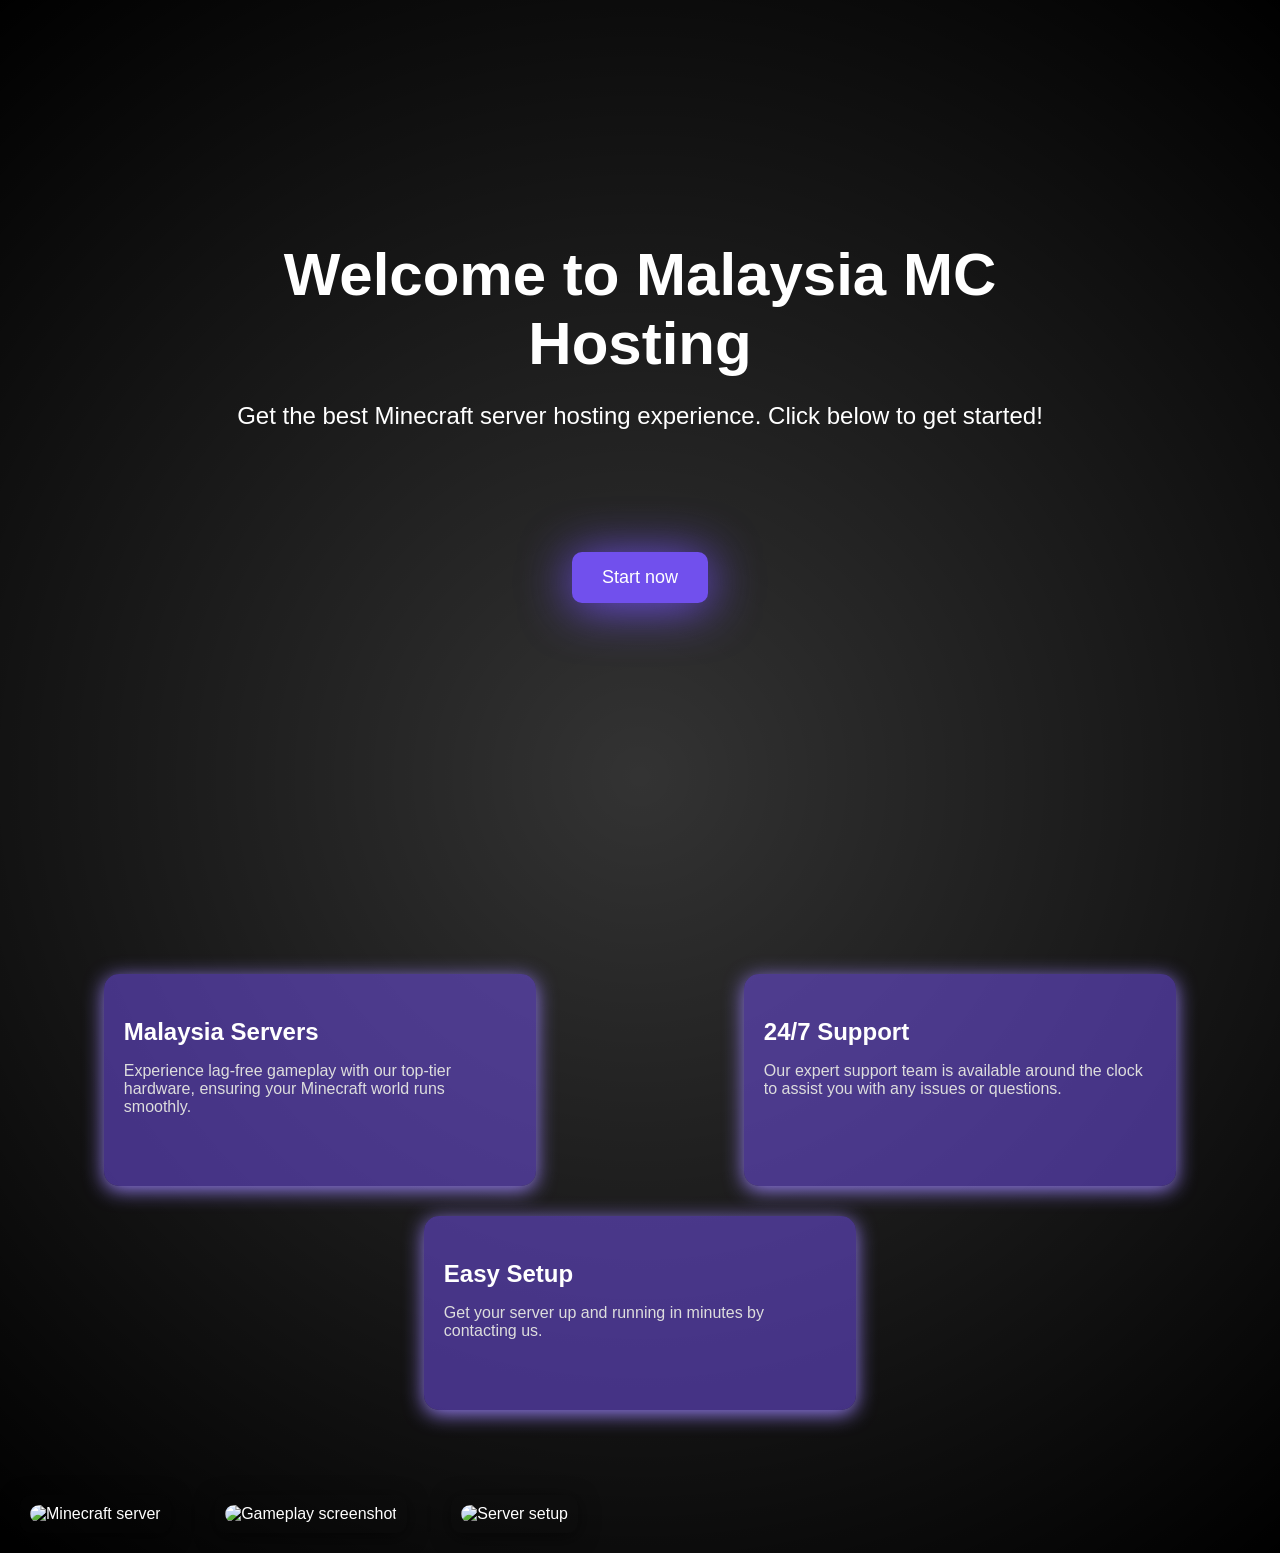
==== index.html @ a22319e4 "Add files via upload" ====
<!DOCTYPE html>
<html lang="en">
<head>
    <meta charset="UTF-8">
    <meta name="viewport" content="width=device-width, initial-scale=1.0">
    <title>MC Hosting - Minecraft Server Hosting</title>
    <meta name="description" content="Get the best Minecraft server hosting at mchosting.com.my. Start now!">
    <style>
        body {
            font-family: Arial, sans-serif;
            background: radial-gradient(circle, rgba(0, 0, 0, 0.8), rgb(0, 0, 0));
            color: #fff;
            margin: 0;
            padding: 0;
        }
        .container {
    max-width: 900px;
    margin: 0 auto;
    padding: 50px 20px;
    text-align: center;
    color: white;
    font-family: "Rubik", sans-serif;
    font-size: clamp(7em, 2vw, 10em);
    font-weight: 400;
    transform: translateY(150px); /* Adjust Y value */
}

        h1 {
            font-size: 60px; /* Adjusted to match t.html */
            margin-bottom: 20px;
        }
        p {
            font-size: 24px; /* Adjusted to match t.html */
            margin-bottom: 50px;
        }
        .start-button {
            display: inline-block;
            background-color: #7150ed;
            color: #fff;
            padding: 15px 30px;
            font-size: 18px;
            border-radius: 10px;
            text-decoration: none;
            box-shadow: 0 4px 50px #7150ed;
            transition: background-color 0.2s, box-shadow 0.2s;
            margin: 0 auto;  /* Center the button */
        }
        .start-button:hover {
            background-color: #957df1;
            box-shadow: 0 4px 100px #7150ed;
        }
        .spacer {
            height: 400px; /* Spacer added to move features down */
        }
        .features {
            display: flex;
            justify-content: space-around;
            flex-wrap: wrap;
            margin-top: 50px;
        }
        .feature {
            background-color: #7250ed86;
            padding: 20px;
            border-radius: 15px;
            margin: 15px;
            width: calc(33% - 30px);
            box-shadow: 0 4px 20px #957df1;
            transition: transform 0.3s ease;
        }
        .feature:hover {
            transform: scale(1.05);
        }
        .feature h3 {
            font-size: 24px;
            margin-bottom: 10px;
        }
        .feature p {
            font-size: 16px;
            color: #ddd;
        }
        .visuals {
            margin-top: 50px;
        }
        .visual {
            display: inline-block;
            margin: 20px;
            padding: 10px;
            border-radius: 10px;
            background-color: rgba(0, 0, 0, 0.1);
            box-shadow: 0 4px 20px rgba(0, 0, 0, 0.5);
            transition: transform 0.3s ease;
        }
        .visual img {
            width: 100%;
            height: auto;
            border-radius: 10px;
        }
        .visual:hover {
            transform: scale(1.1);
        }
    </style>
</head>
<body>
    <div class="container">
        <h1>Welcome to Malaysia MC Hosting</h1>
        <p>Get the best Minecraft server hosting experience. Click below to get started!</p>
        <a href="https://wa.me/60108020037" class="start-button">Start now</a>
    </div>

    <!-- Spacer to move features section down -->
    <div class="spacer"></div>

    <div class="features">
        <div class="feature">
            <h3>Malaysia Servers</h3>
            <p>Experience lag-free gameplay with our top-tier hardware, ensuring your Minecraft world runs smoothly.</p>
        </div>
        <div class="feature">
            <h3>24/7 Support</h3>
            <p>Our expert support team is available around the clock to assist you with any issues or questions.</p>
        </div>
        <div class="feature">
            <h3>Easy Setup</h3>
            <p>Get your server up and running in minutes by contacting us.</p>
        </div>
    </div>

    <div class="visuals">
        <div class="visual">
            <img src="path-to-your-image1.jpg" alt="Minecraft server">
        </div>
        <div class="visual">
            <img src="path-to-your-image2.jpg" alt="Gameplay screenshot">
        </div>
        <div class="visual">
            <img src="path-to-your-image3.jpg" alt="Server setup">
        </div>
    </div>
</body>
</html>
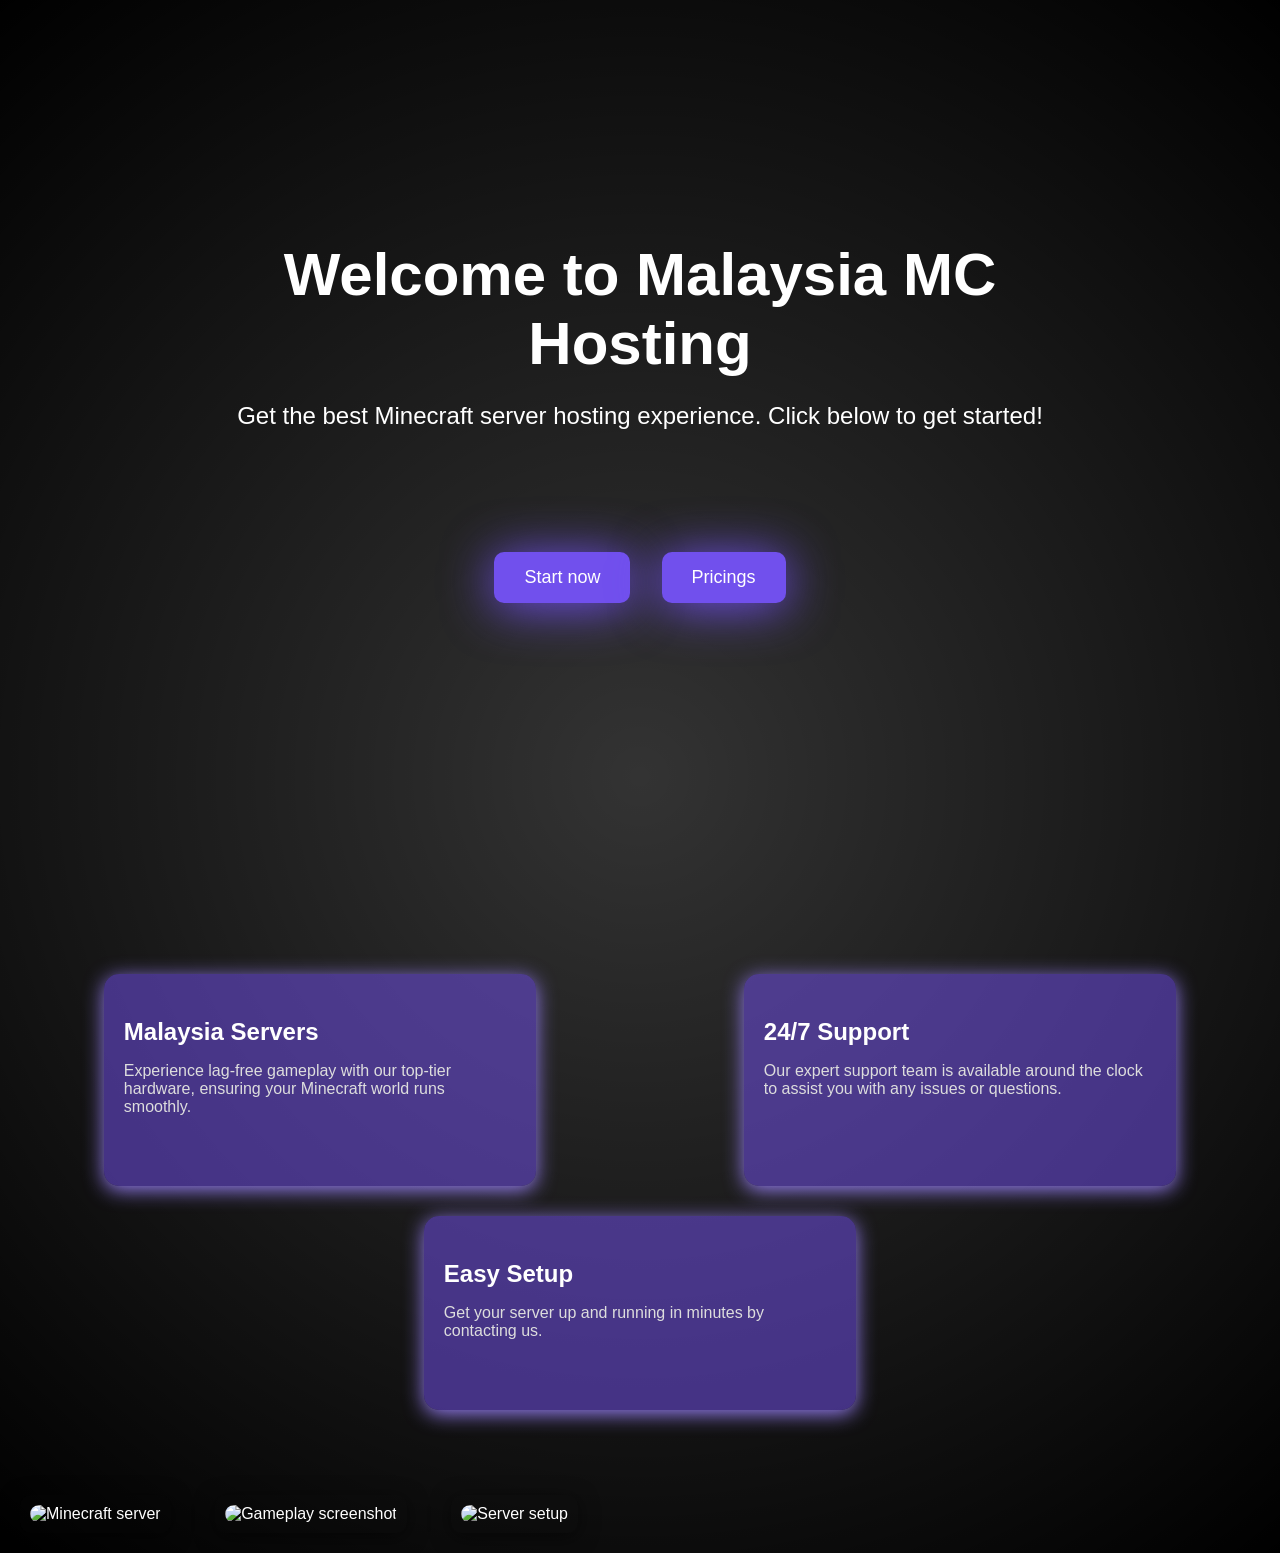
==== commit 25101ba9: "Add files via upload" ====
--- a/index.html
+++ b/index.html
@@ -105,6 +105,7 @@
         <h1>Welcome to Malaysia MC Hosting</h1>
         <p>Get the best Minecraft server hosting experience. Click below to get started!</p>
         <a href="https://wa.me/60108020037" class="start-button">Start now</a>
+        <a href="/pricings.html" class="start-button">Pricings</a>
     </div>
 
     <!-- Spacer to move features section down -->
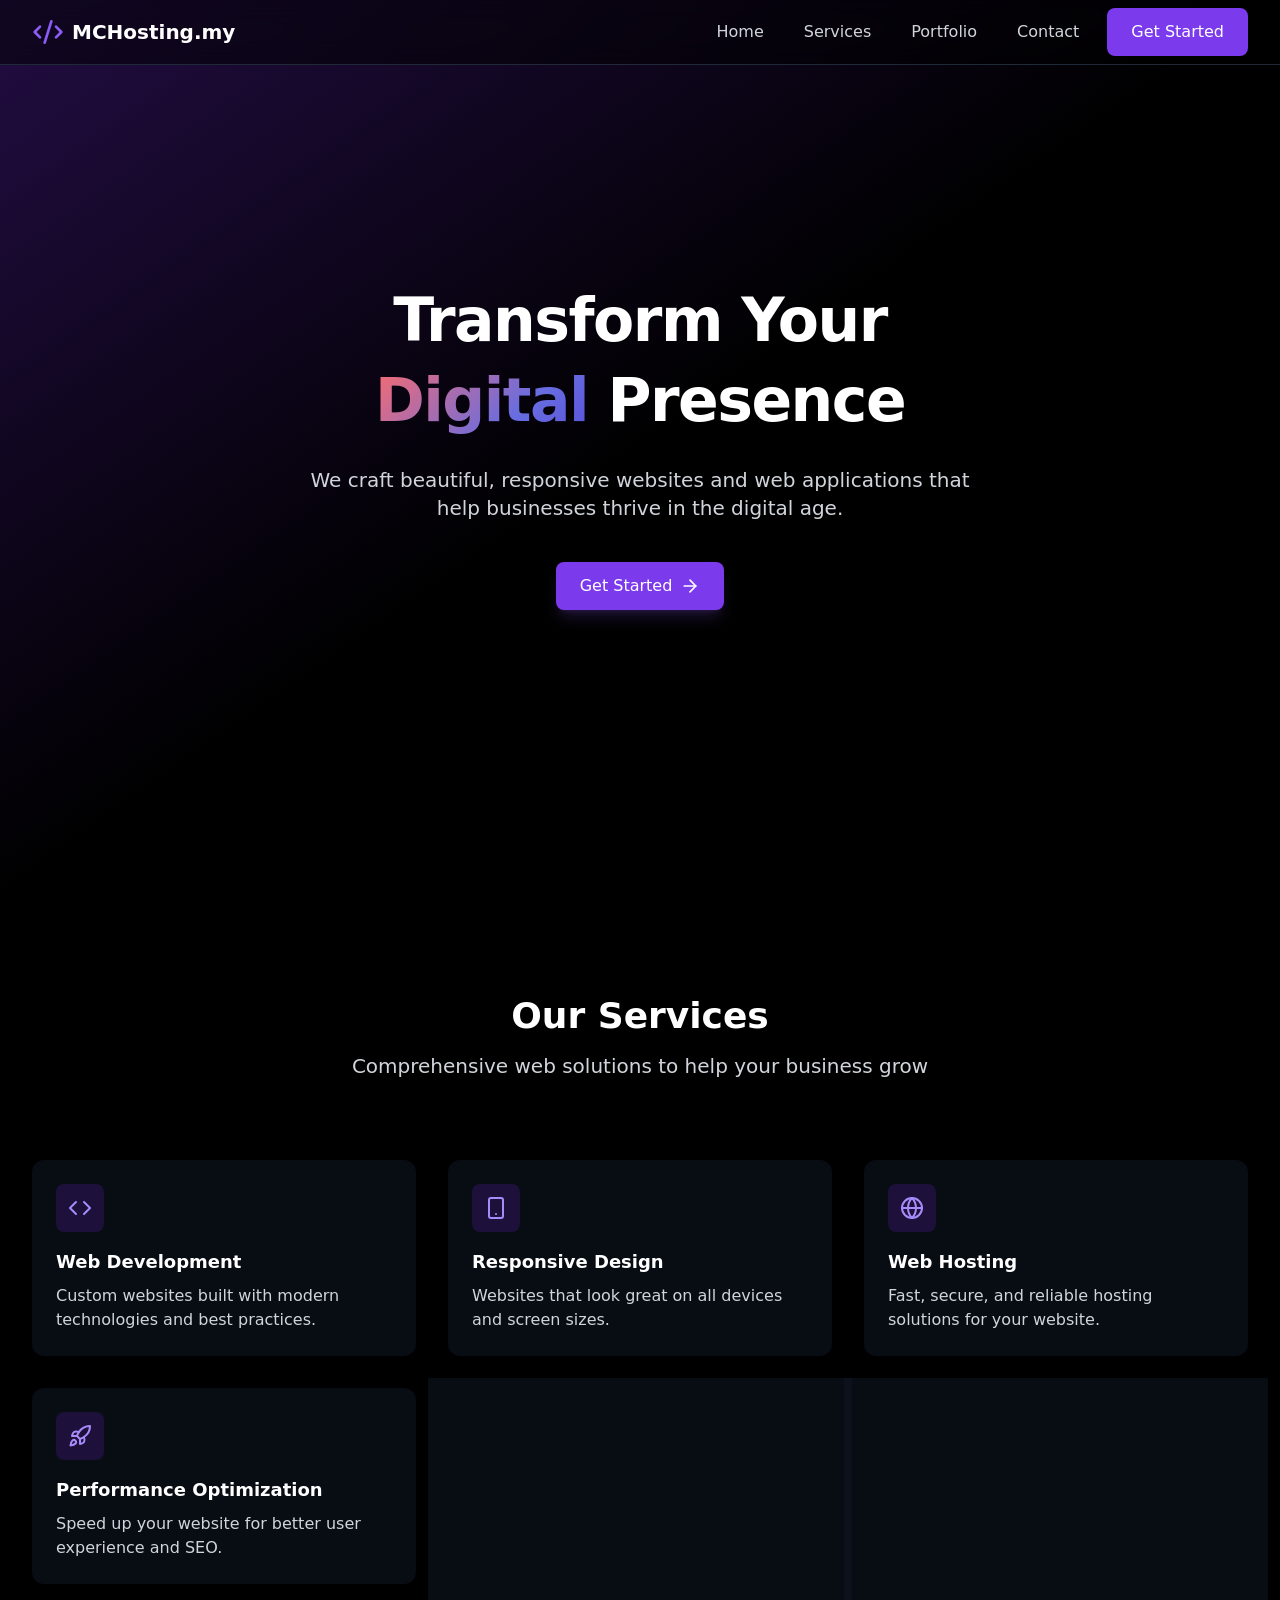
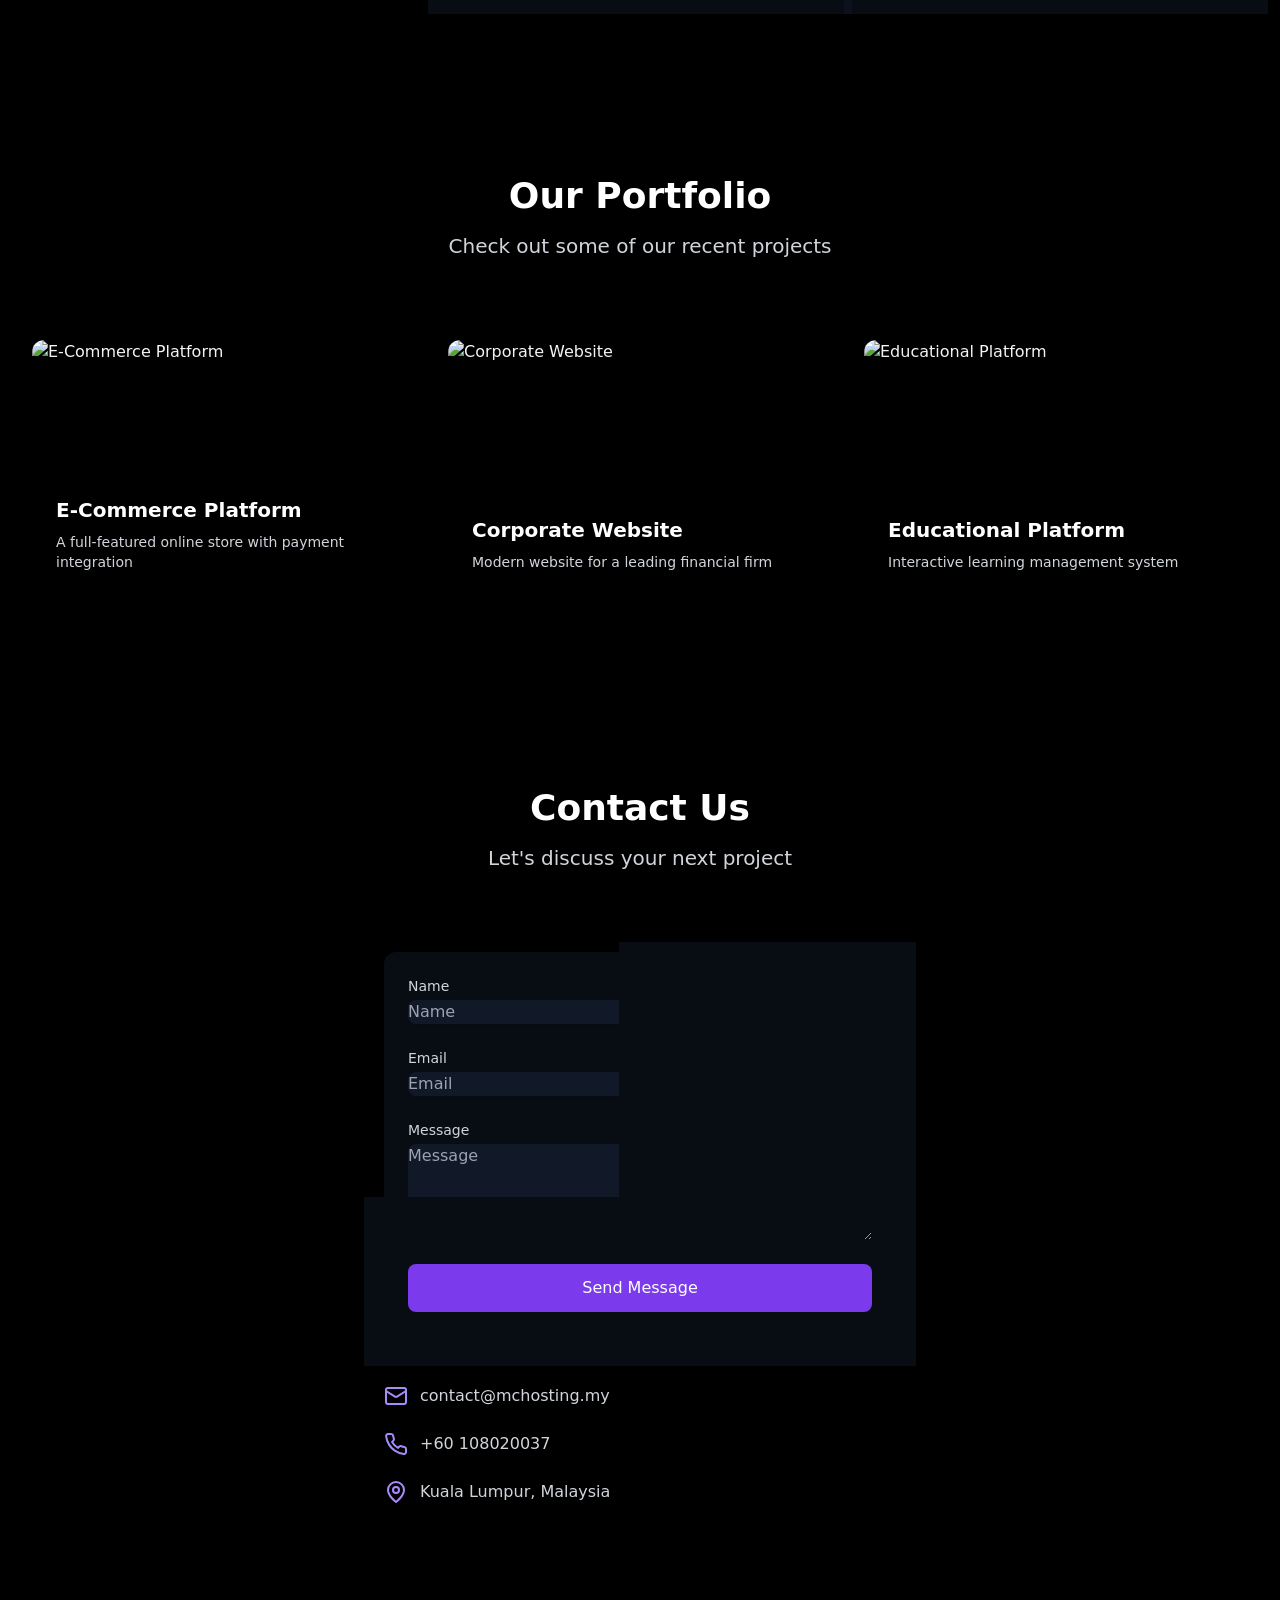
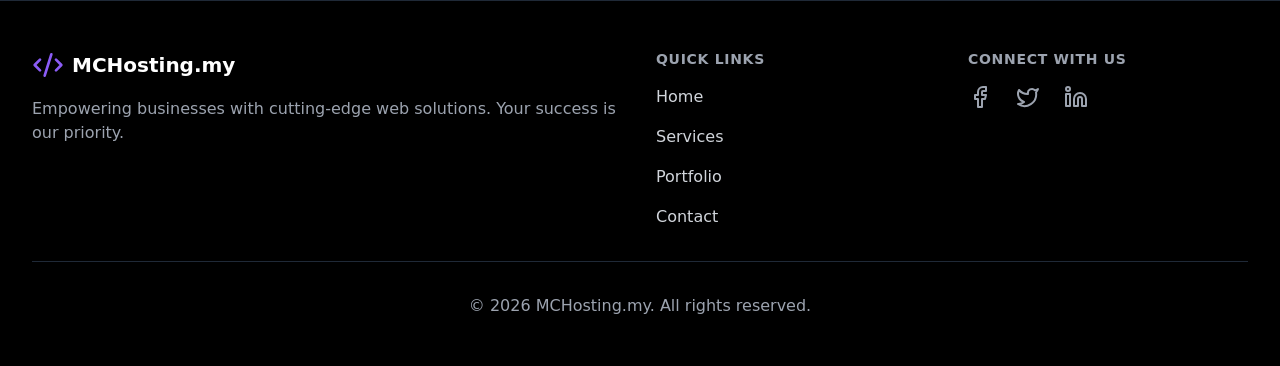
==== commit da51db9a: "Add files via upload" ====
--- a/index.html
+++ b/index.html
@@ -1,141 +1,14 @@
-<!DOCTYPE html>
-<html lang="en">
-<head>
-    <meta charset="UTF-8">
-    <meta name="viewport" content="width=device-width, initial-scale=1.0">
-    <title>MC Hosting - Minecraft Server Hosting</title>
-    <meta name="description" content="Get the best Minecraft server hosting at mchosting.com.my. Start now!">
-    <style>
-        body {
-            font-family: Arial, sans-serif;
-            background: radial-gradient(circle, rgba(0, 0, 0, 0.8), rgb(0, 0, 0));
-            color: #fff;
-            margin: 0;
-            padding: 0;
-        }
-        .container {
-    max-width: 900px;
-    margin: 0 auto;
-    padding: 50px 20px;
-    text-align: center;
-    color: white;
-    font-family: "Rubik", sans-serif;
-    font-size: clamp(7em, 2vw, 10em);
-    font-weight: 400;
-    transform: translateY(150px); /* Adjust Y value */
-}
-
-        h1 {
-            font-size: 60px; /* Adjusted to match t.html */
-            margin-bottom: 20px;
-        }
-        p {
-            font-size: 24px; /* Adjusted to match t.html */
-            margin-bottom: 50px;
-        }
-        .start-button {
-            display: inline-block;
-            background-color: #7150ed;
-            color: #fff;
-            padding: 15px 30px;
-            font-size: 18px;
-            border-radius: 10px;
-            text-decoration: none;
-            box-shadow: 0 4px 50px #7150ed;
-            transition: background-color 0.2s, box-shadow 0.2s;
-            margin: 0 auto;  /* Center the button */
-        }
-        .start-button:hover {
-            background-color: #957df1;
-            box-shadow: 0 4px 100px #7150ed;
-        }
-        .spacer {
-            height: 400px; /* Spacer added to move features down */
-        }
-        .features {
-            display: flex;
-            justify-content: space-around;
-            flex-wrap: wrap;
-            margin-top: 50px;
-        }
-        .feature {
-            background-color: #7250ed86;
-            padding: 20px;
-            border-radius: 15px;
-            margin: 15px;
-            width: calc(33% - 30px);
-            box-shadow: 0 4px 20px #957df1;
-            transition: transform 0.3s ease;
-        }
-        .feature:hover {
-            transform: scale(1.05);
-        }
-        .feature h3 {
-            font-size: 24px;
-            margin-bottom: 10px;
-        }
-        .feature p {
-            font-size: 16px;
-            color: #ddd;
-        }
-        .visuals {
-            margin-top: 50px;
-        }
-        .visual {
-            display: inline-block;
-            margin: 20px;
-            padding: 10px;
-            border-radius: 10px;
-            background-color: rgba(0, 0, 0, 0.1);
-            box-shadow: 0 4px 20px rgba(0, 0, 0, 0.5);
-            transition: transform 0.3s ease;
-        }
-        .visual img {
-            width: 100%;
-            height: auto;
-            border-radius: 10px;
-        }
-        .visual:hover {
-            transform: scale(1.1);
-        }
-    </style>
-</head>
-<body>
-    <div class="container">
-        <h1>Welcome to Malaysia MC Hosting</h1>
-        <p>Get the best Minecraft server hosting experience. Click below to get started!</p>
-        <a href="https://wa.me/60108020037" class="start-button">Start now</a>
-        <a href="/pricings.html" class="start-button">Pricings</a>
-    </div>
-
-    <!-- Spacer to move features section down -->
-    <div class="spacer"></div>
-
-    <div class="features">
-        <div class="feature">
-            <h3>Malaysia Servers</h3>
-            <p>Experience lag-free gameplay with our top-tier hardware, ensuring your Minecraft world runs smoothly.</p>
-        </div>
-        <div class="feature">
-            <h3>24/7 Support</h3>
-            <p>Our expert support team is available around the clock to assist you with any issues or questions.</p>
-        </div>
-        <div class="feature">
-            <h3>Easy Setup</h3>
-            <p>Get your server up and running in minutes by contacting us.</p>
-        </div>
-    </div>
-
-    <div class="visuals">
-        <div class="visual">
-            <img src="path-to-your-image1.jpg" alt="Minecraft server">
-        </div>
-        <div class="visual">
-            <img src="path-to-your-image2.jpg" alt="Gameplay screenshot">
-        </div>
-        <div class="visual">
-            <img src="path-to-your-image3.jpg" alt="Server setup">
-        </div>
-    </div>
-</body>
-</html>
+<!doctype html>
+<html lang="en">
+  <head>
+    <meta charset="UTF-8" />
+    <link rel="icon" type="image/svg+xml" href="/vite.svg" />
+    <meta name="viewport" content="width=device-width, initial-scale=1.0" />
+    <title>mchosting.my</title>
+    <script type="module" crossorigin src="/assets/index-DwJvdgjn.js"></script>
+    <link rel="stylesheet" crossorigin href="/assets/index-CuTsfgtx.css">
+  </head>
+  <body>
+    <div id="root"></div>
+  </body>
+</html>
--- a/assets/index-CuTsfgtx.css
+++ b/assets/index-CuTsfgtx.css
@@ -0,0 +1 @@
+*,:before,:after{--tw-border-spacing-x: 0;--tw-border-spacing-y: 0;--tw-translate-x: 0;--tw-translate-y: 0;--tw-rotate: 0;--tw-skew-x: 0;--tw-skew-y: 0;--tw-scale-x: 1;--tw-scale-y: 1;--tw-pan-x: ;--tw-pan-y: ;--tw-pinch-zoom: ;--tw-scroll-snap-strictness: proximity;--tw-gradient-from-position: ;--tw-gradient-via-position: ;--tw-gradient-to-position: ;--tw-ordinal: ;--tw-slashed-zero: ;--tw-numeric-figure: ;--tw-numeric-spacing: ;--tw-numeric-fraction: ;--tw-ring-inset: ;--tw-ring-offset-width: 0px;--tw-ring-offset-color: #fff;--tw-ring-color: rgb(59 130 246 / .5);--tw-ring-offset-shadow: 0 0 #0000;--tw-ring-shadow: 0 0 #0000;--tw-shadow: 0 0 #0000;--tw-shadow-colored: 0 0 #0000;--tw-blur: ;--tw-brightness: ;--tw-contrast: ;--tw-grayscale: ;--tw-hue-rotate: ;--tw-invert: ;--tw-saturate: ;--tw-sepia: ;--tw-drop-shadow: ;--tw-backdrop-blur: ;--tw-backdrop-brightness: ;--tw-backdrop-contrast: ;--tw-backdrop-grayscale: ;--tw-backdrop-hue-rotate: ;--tw-backdrop-invert: ;--tw-backdrop-opacity: ;--tw-backdrop-saturate: ;--tw-backdrop-sepia: ;--tw-contain-size: ;--tw-contain-layout: ;--tw-contain-paint: ;--tw-contain-style: }::backdrop{--tw-border-spacing-x: 0;--tw-border-spacing-y: 0;--tw-translate-x: 0;--tw-translate-y: 0;--tw-rotate: 0;--tw-skew-x: 0;--tw-skew-y: 0;--tw-scale-x: 1;--tw-scale-y: 1;--tw-pan-x: ;--tw-pan-y: ;--tw-pinch-zoom: ;--tw-scroll-snap-strictness: proximity;--tw-gradient-from-position: ;--tw-gradient-via-position: ;--tw-gradient-to-position: ;--tw-ordinal: ;--tw-slashed-zero: ;--tw-numeric-figure: ;--tw-numeric-spacing: ;--tw-numeric-fraction: ;--tw-ring-inset: ;--tw-ring-offset-width: 0px;--tw-ring-offset-color: #fff;--tw-ring-color: rgb(59 130 246 / .5);--tw-ring-offset-shadow: 0 0 #0000;--tw-ring-shadow: 0 0 #0000;--tw-shadow: 0 0 #0000;--tw-shadow-colored: 0 0 #0000;--tw-blur: ;--tw-brightness: ;--tw-contrast: ;--tw-grayscale: ;--tw-hue-rotate: ;--tw-invert: ;--tw-saturate: ;--tw-sepia: ;--tw-drop-shadow: ;--tw-backdrop-blur: ;--tw-backdrop-brightness: ;--tw-backdrop-contrast: ;--tw-backdrop-grayscale: ;--tw-backdrop-hue-rotate: ;--tw-backdrop-invert: ;--tw-backdrop-opacity: ;--tw-backdrop-saturate: ;--tw-backdrop-sepia: ;--tw-contain-size: ;--tw-contain-layout: ;--tw-contain-paint: ;--tw-contain-style: }*,:before,:after{box-sizing:border-box;border-width:0;border-style:solid;border-color:#e5e7eb}:before,:after{--tw-content: ""}html,:host{line-height:1.5;-webkit-text-size-adjust:100%;-moz-tab-size:4;-o-tab-size:4;tab-size:4;font-family:ui-sans-serif,system-ui,sans-serif,"Apple Color Emoji","Segoe UI Emoji",Segoe UI Symbol,"Noto Color Emoji";font-feature-settings:normal;font-variation-settings:normal;-webkit-tap-highlight-color:transparent}body{margin:0;line-height:inherit}hr{height:0;color:inherit;border-top-width:1px}abbr:where([title]){-webkit-text-decoration:underline dotted;text-decoration:underline dotted}h1,h2,h3,h4,h5,h6{font-size:inherit;font-weight:inherit}a{color:inherit;text-decoration:inherit}b,strong{font-weight:bolder}code,kbd,samp,pre{font-family:ui-monospace,SFMono-Regular,Menlo,Monaco,Consolas,Liberation Mono,Courier New,monospace;font-feature-settings:normal;font-variation-settings:normal;font-size:1em}small{font-size:80%}sub,sup{font-size:75%;line-height:0;position:relative;vertical-align:baseline}sub{bottom:-.25em}sup{top:-.5em}table{text-indent:0;border-color:inherit;border-collapse:collapse}button,input,optgroup,select,textarea{font-family:inherit;font-feature-settings:inherit;font-variation-settings:inherit;font-size:100%;font-weight:inherit;line-height:inherit;letter-spacing:inherit;color:inherit;margin:0;padding:0}button,select{text-transform:none}button,input:where([type=button]),input:where([type=reset]),input:where([type=submit]){-webkit-appearance:button;background-color:transparent;background-image:none}:-moz-focusring{outline:auto}:-moz-ui-invalid{box-shadow:none}progress{vertical-align:baseline}::-webkit-inner-spin-button,::-webkit-outer-spin-button{height:auto}[type=search]{-webkit-appearance:textfield;outline-offset:-2px}::-webkit-search-decoration{-webkit-appearance:none}::-webkit-file-upload-button{-webkit-appearance:button;font:inherit}summary{display:list-item}blockquote,dl,dd,h1,h2,h3,h4,h5,h6,hr,figure,p,pre{margin:0}fieldset{margin:0;padding:0}legend{padding:0}ol,ul,menu{list-style:none;margin:0;padding:0}dialog{padding:0}textarea{resize:vertical}input::-moz-placeholder,textarea::-moz-placeholder{opacity:1;color:#9ca3af}input::placeholder,textarea::placeholder{opacity:1;color:#9ca3af}button,[role=button]{cursor:pointer}:disabled{cursor:default}img,svg,video,canvas,audio,iframe,embed,object{display:block;vertical-align:middle}img,video{max-width:100%;height:auto}[hidden]{display:none}.fixed{position:fixed}.absolute{position:absolute}.relative{position:relative}.inset-0{top:0;right:0;bottom:0;left:0}.bottom-0{bottom:0}.z-10{z-index:10}.z-50{z-index:50}.col-span-1{grid-column:span 1 / span 1}.mx-auto{margin-left:auto;margin-right:auto}.mb-2{margin-bottom:.5rem}.ml-10{margin-left:2.5rem}.ml-2{margin-left:.5rem}.ml-3{margin-left:.75rem}.mt-1{margin-top:.25rem}.mt-10{margin-top:2.5rem}.mt-12{margin-top:3rem}.mt-2{margin-top:.5rem}.mt-20{margin-top:5rem}.mt-4{margin-top:1rem}.mt-6{margin-top:1.5rem}.mt-8{margin-top:2rem}.block{display:block}.inline-block{display:inline-block}.flex{display:flex}.inline-flex{display:inline-flex}.grid{display:grid}.hidden{display:none}.h-16{height:4rem}.h-5{height:1.25rem}.h-6{height:1.5rem}.h-64{height:16rem}.h-8{height:2rem}.h-full{height:100%}.min-h-screen{min-height:100vh}.w-5{width:1.25rem}.w-6{width:1.5rem}.w-8{width:2rem}.w-full{width:100%}.max-w-2xl{max-width:42rem}.max-w-7xl{max-width:80rem}.max-w-lg{max-width:32rem}.grow{flex-grow:1}.transform{transform:translate(var(--tw-translate-x),var(--tw-translate-y)) rotate(var(--tw-rotate)) skew(var(--tw-skew-x)) skewY(var(--tw-skew-y)) scaleX(var(--tw-scale-x)) scaleY(var(--tw-scale-y))}@keyframes pulse{50%{opacity:.5}}.animate-pulse{animation:pulse 2s cubic-bezier(.4,0,.6,1) infinite}.grid-cols-1{grid-template-columns:repeat(1,minmax(0,1fr))}.items-center{align-items:center}.items-baseline{align-items:baseline}.justify-between{justify-content:space-between}.gap-6{gap:1.5rem}.gap-8{gap:2rem}.space-x-4>:not([hidden])~:not([hidden]){--tw-space-x-reverse: 0;margin-right:calc(1rem * var(--tw-space-x-reverse));margin-left:calc(1rem * calc(1 - var(--tw-space-x-reverse)))}.space-x-6>:not([hidden])~:not([hidden]){--tw-space-x-reverse: 0;margin-right:calc(1.5rem * var(--tw-space-x-reverse));margin-left:calc(1.5rem * calc(1 - var(--tw-space-x-reverse)))}.space-y-1>:not([hidden])~:not([hidden]){--tw-space-y-reverse: 0;margin-top:calc(.25rem * calc(1 - var(--tw-space-y-reverse)));margin-bottom:calc(.25rem * var(--tw-space-y-reverse))}.space-y-4>:not([hidden])~:not([hidden]){--tw-space-y-reverse: 0;margin-top:calc(1rem * calc(1 - var(--tw-space-y-reverse)));margin-bottom:calc(1rem * var(--tw-space-y-reverse))}.overflow-hidden{overflow:hidden}.rounded-lg{border-radius:.5rem}.rounded-md{border-radius:.375rem}.rounded-xl{border-radius:.75rem}.border-b{border-bottom-width:1px}.border-t{border-top-width:1px}.border-gray-700{--tw-border-opacity: 1;border-color:rgb(55 65 81 / var(--tw-border-opacity))}.border-gray-800{--tw-border-opacity: 1;border-color:rgb(31 41 55 / var(--tw-border-opacity))}.bg-black{--tw-bg-opacity: 1;background-color:rgb(0 0 0 / var(--tw-bg-opacity))}.bg-black\/50{background-color:#00000080}.bg-gray-800{--tw-bg-opacity: 1;background-color:rgb(31 41 55 / var(--tw-bg-opacity))}.bg-gray-900{--tw-bg-opacity: 1;background-color:rgb(17 24 39 / var(--tw-bg-opacity))}.bg-gray-900\/50{background-color:#11182780}.bg-purple-600{--tw-bg-opacity: 1;background-color:rgb(124 58 237 / var(--tw-bg-opacity))}.bg-purple-900\/30{background-color:#4c1d954d}.bg-gradient-to-br{background-image:linear-gradient(to bottom right,var(--tw-gradient-stops))}.bg-gradient-to-t{background-image:linear-gradient(to top,var(--tw-gradient-stops))}.from-black\/90{--tw-gradient-from: rgb(0 0 0 / .9) var(--tw-gradient-from-position);--tw-gradient-to: rgb(0 0 0 / 0) var(--tw-gradient-to-position);--tw-gradient-stops: var(--tw-gradient-from), var(--tw-gradient-to)}.from-purple-900\/50{--tw-gradient-from: rgb(76 29 149 / .5) var(--tw-gradient-from-position);--tw-gradient-to: rgb(76 29 149 / 0) var(--tw-gradient-to-position);--tw-gradient-stops: var(--tw-gradient-from), var(--tw-gradient-to)}.via-black\/50{--tw-gradient-to: rgb(0 0 0 / 0) var(--tw-gradient-to-position);--tw-gradient-stops: var(--tw-gradient-from), rgb(0 0 0 / .5) var(--tw-gradient-via-position), var(--tw-gradient-to)}.via-transparent{--tw-gradient-to: rgb(0 0 0 / 0) var(--tw-gradient-to-position);--tw-gradient-stops: var(--tw-gradient-from), transparent var(--tw-gradient-via-position), var(--tw-gradient-to)}.to-transparent{--tw-gradient-to: transparent var(--tw-gradient-to-position)}.object-cover{-o-object-fit:cover;object-fit:cover}.p-3{padding:.75rem}.p-6{padding:1.5rem}.px-2{padding-left:.5rem;padding-right:.5rem}.px-3{padding-left:.75rem;padding-right:.75rem}.px-4{padding-left:1rem;padding-right:1rem}.px-6{padding-left:1.5rem;padding-right:1.5rem}.py-12{padding-top:3rem;padding-bottom:3rem}.py-2{padding-top:.5rem;padding-bottom:.5rem}.py-24{padding-top:6rem;padding-bottom:6rem}.py-3{padding-top:.75rem;padding-bottom:.75rem}.py-32{padding-top:8rem;padding-bottom:8rem}.py-4{padding-top:1rem;padding-bottom:1rem}.pt-8{padding-top:2rem}.text-center{text-align:center}.text-3xl{font-size:1.875rem;line-height:2.25rem}.text-4xl{font-size:2.25rem;line-height:2.5rem}.text-lg{font-size:1.125rem;line-height:1.75rem}.text-sm{font-size:.875rem;line-height:1.25rem}.text-xl{font-size:1.25rem;line-height:1.75rem}.font-bold{font-weight:700}.font-extrabold{font-weight:800}.font-medium{font-weight:500}.font-semibold{font-weight:600}.uppercase{text-transform:uppercase}.leading-tight{line-height:1.25}.tracking-tight{letter-spacing:-.025em}.tracking-wider{letter-spacing:.05em}.text-gray-300{--tw-text-opacity: 1;color:rgb(209 213 219 / var(--tw-text-opacity))}.text-gray-400{--tw-text-opacity: 1;color:rgb(156 163 175 / var(--tw-text-opacity))}.text-purple-400{--tw-text-opacity: 1;color:rgb(167 139 250 / var(--tw-text-opacity))}.text-purple-500{--tw-text-opacity: 1;color:rgb(139 92 246 / var(--tw-text-opacity))}.text-white{--tw-text-opacity: 1;color:rgb(255 255 255 / var(--tw-text-opacity))}.opacity-90{opacity:.9}.shadow-lg{--tw-shadow: 0 10px 15px -3px rgb(0 0 0 / .1), 0 4px 6px -4px rgb(0 0 0 / .1);--tw-shadow-colored: 0 10px 15px -3px var(--tw-shadow-color), 0 4px 6px -4px var(--tw-shadow-color);box-shadow:var(--tw-ring-offset-shadow, 0 0 #0000),var(--tw-ring-shadow, 0 0 #0000),var(--tw-shadow)}.shadow-sm{--tw-shadow: 0 1px 2px 0 rgb(0 0 0 / .05);--tw-shadow-colored: 0 1px 2px 0 var(--tw-shadow-color);box-shadow:var(--tw-ring-offset-shadow, 0 0 #0000),var(--tw-ring-shadow, 0 0 #0000),var(--tw-shadow)}.shadow-purple-500\/20{--tw-shadow-color: rgb(139 92 246 / .2);--tw-shadow: var(--tw-shadow-colored)}.backdrop-blur-lg{--tw-backdrop-blur: blur(16px);-webkit-backdrop-filter:var(--tw-backdrop-blur) var(--tw-backdrop-brightness) var(--tw-backdrop-contrast) var(--tw-backdrop-grayscale) var(--tw-backdrop-hue-rotate) var(--tw-backdrop-invert) var(--tw-backdrop-opacity) var(--tw-backdrop-saturate) var(--tw-backdrop-sepia);backdrop-filter:var(--tw-backdrop-blur) var(--tw-backdrop-brightness) var(--tw-backdrop-contrast) var(--tw-backdrop-grayscale) var(--tw-backdrop-hue-rotate) var(--tw-backdrop-invert) var(--tw-backdrop-opacity) var(--tw-backdrop-saturate) var(--tw-backdrop-sepia)}.backdrop-blur-md{--tw-backdrop-blur: blur(12px);-webkit-backdrop-filter:var(--tw-backdrop-blur) var(--tw-backdrop-brightness) var(--tw-backdrop-contrast) var(--tw-backdrop-grayscale) var(--tw-backdrop-hue-rotate) var(--tw-backdrop-invert) var(--tw-backdrop-opacity) var(--tw-backdrop-saturate) var(--tw-backdrop-sepia);backdrop-filter:var(--tw-backdrop-blur) var(--tw-backdrop-brightness) var(--tw-backdrop-contrast) var(--tw-backdrop-grayscale) var(--tw-backdrop-hue-rotate) var(--tw-backdrop-invert) var(--tw-backdrop-opacity) var(--tw-backdrop-saturate) var(--tw-backdrop-sepia)}.backdrop-blur-sm{--tw-backdrop-blur: blur(4px);-webkit-backdrop-filter:var(--tw-backdrop-blur) var(--tw-backdrop-brightness) var(--tw-backdrop-contrast) var(--tw-backdrop-grayscale) var(--tw-backdrop-hue-rotate) var(--tw-backdrop-invert) var(--tw-backdrop-opacity) var(--tw-backdrop-saturate) var(--tw-backdrop-sepia);backdrop-filter:var(--tw-backdrop-blur) var(--tw-backdrop-brightness) var(--tw-backdrop-contrast) var(--tw-backdrop-grayscale) var(--tw-backdrop-hue-rotate) var(--tw-backdrop-invert) var(--tw-backdrop-opacity) var(--tw-backdrop-saturate) var(--tw-backdrop-sepia)}.transition-all{transition-property:all;transition-timing-function:cubic-bezier(.4,0,.2,1);transition-duration:.15s}.transition-colors{transition-property:color,background-color,border-color,text-decoration-color,fill,stroke;transition-timing-function:cubic-bezier(.4,0,.2,1);transition-duration:.15s}.transition-transform{transition-property:transform;transition-timing-function:cubic-bezier(.4,0,.2,1);transition-duration:.15s}.duration-200{transition-duration:.2s}.duration-300{transition-duration:.3s}.hover\:bg-gray-700:hover{--tw-bg-opacity: 1;background-color:rgb(55 65 81 / var(--tw-bg-opacity))}.hover\:bg-purple-700:hover{--tw-bg-opacity: 1;background-color:rgb(109 40 217 / var(--tw-bg-opacity))}.hover\:text-purple-400:hover{--tw-text-opacity: 1;color:rgb(167 139 250 / var(--tw-text-opacity))}.hover\:shadow-purple-500\/20:hover{--tw-shadow-color: rgb(139 92 246 / .2);--tw-shadow: var(--tw-shadow-colored)}.hover\:shadow-purple-500\/30:hover{--tw-shadow-color: rgb(139 92 246 / .3);--tw-shadow: var(--tw-shadow-colored)}.focus\:border-purple-500:focus{--tw-border-opacity: 1;border-color:rgb(139 92 246 / var(--tw-border-opacity))}.focus\:ring-purple-500:focus{--tw-ring-opacity: 1;--tw-ring-color: rgb(139 92 246 / var(--tw-ring-opacity))}.group:hover .group-hover\:scale-110{--tw-scale-x: 1.1;--tw-scale-y: 1.1;transform:translate(var(--tw-translate-x),var(--tw-translate-y)) rotate(var(--tw-rotate)) skew(var(--tw-skew-x)) skewY(var(--tw-skew-y)) scaleX(var(--tw-scale-x)) scaleY(var(--tw-scale-y))}.group:hover .group-hover\:from-purple-900\/90{--tw-gradient-from: rgb(76 29 149 / .9) var(--tw-gradient-from-position);--tw-gradient-to: rgb(76 29 149 / 0) var(--tw-gradient-to-position);--tw-gradient-stops: var(--tw-gradient-from), var(--tw-gradient-to)}@media (min-width: 640px){.sm\:grid-cols-2{grid-template-columns:repeat(2,minmax(0,1fr))}.sm\:px-6{padding-left:1.5rem;padding-right:1.5rem}.sm\:text-4xl{font-size:2.25rem;line-height:2.5rem}.sm\:text-5xl{font-size:3rem;line-height:1}.sm\:text-xl{font-size:1.25rem;line-height:1.75rem}}@media (min-width: 768px){.md\:col-span-2{grid-column:span 2 / span 2}.md\:block{display:block}.md\:hidden{display:none}.md\:grid-cols-4{grid-template-columns:repeat(4,minmax(0,1fr))}.md\:text-6xl{font-size:3.75rem;line-height:1}}@media (min-width: 1024px){.lg\:grid-cols-3{grid-template-columns:repeat(3,minmax(0,1fr))}.lg\:px-8{padding-left:2rem;padding-right:2rem}}
